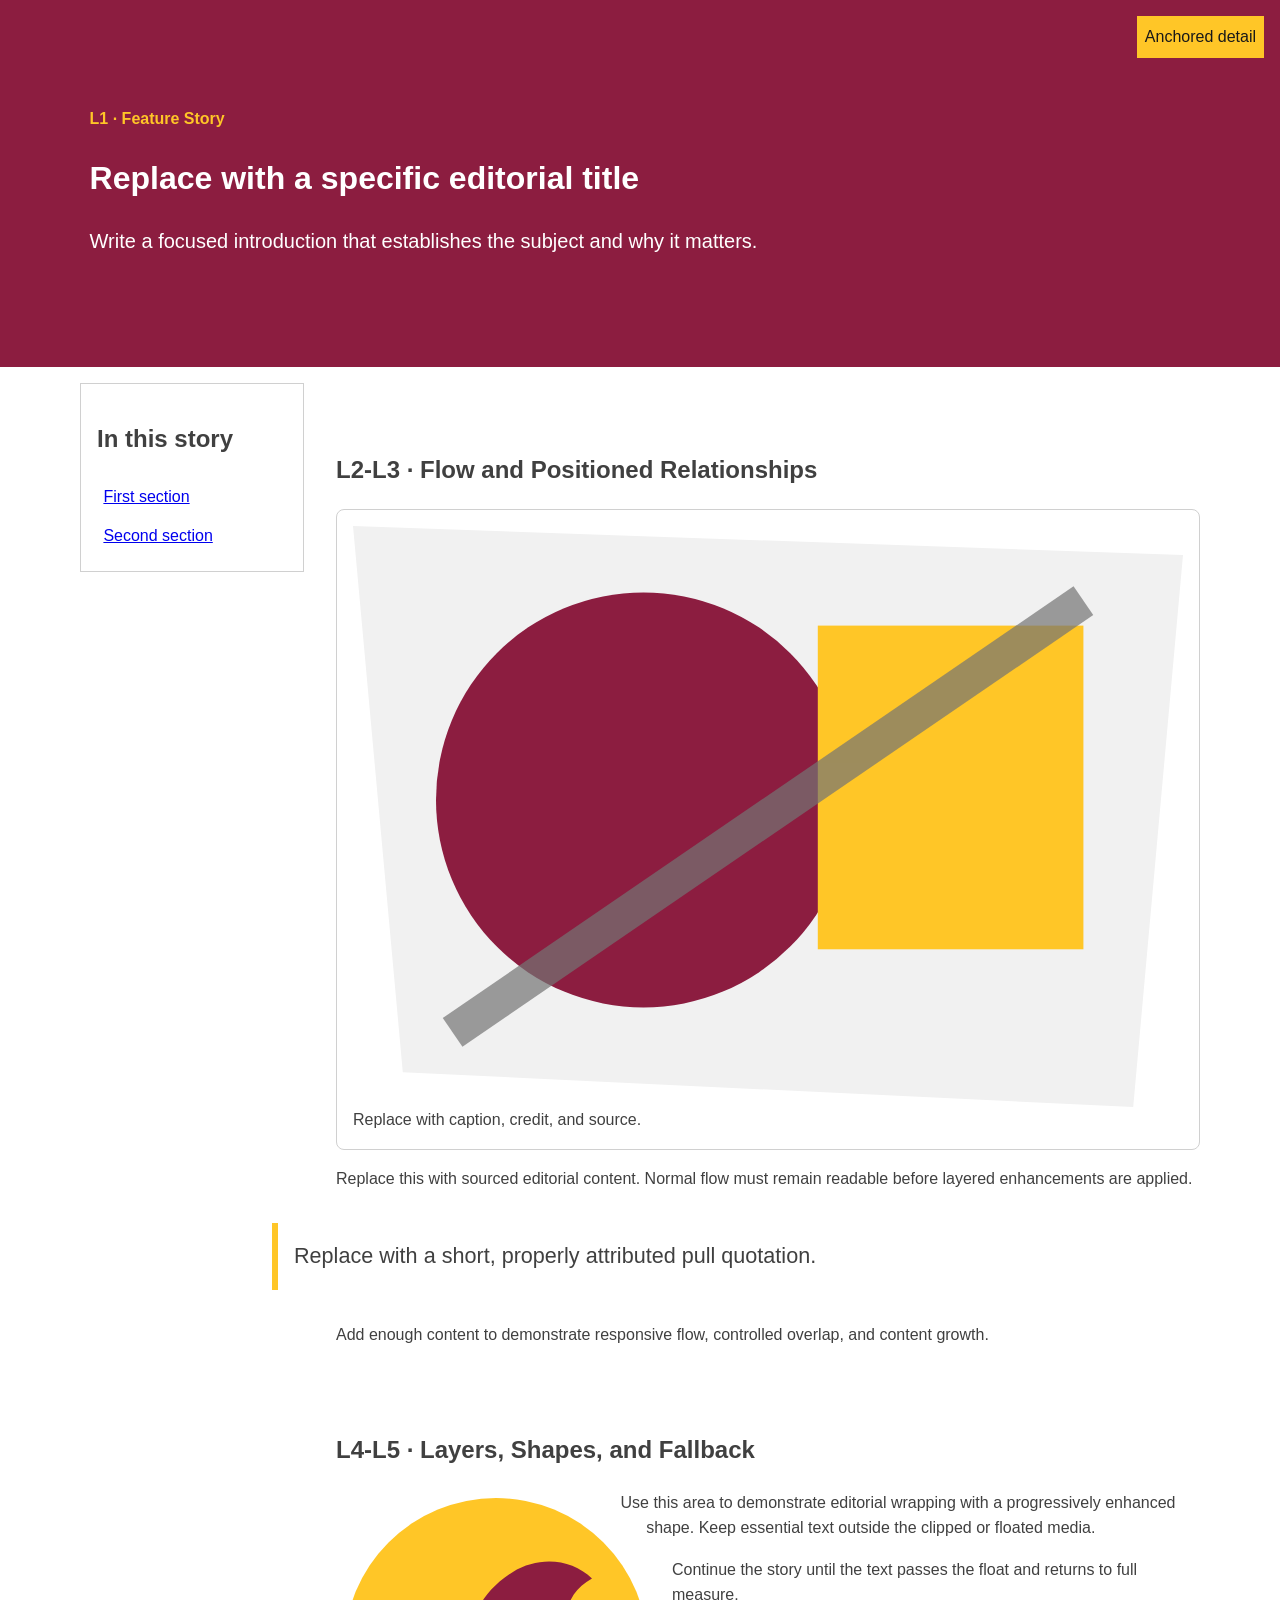
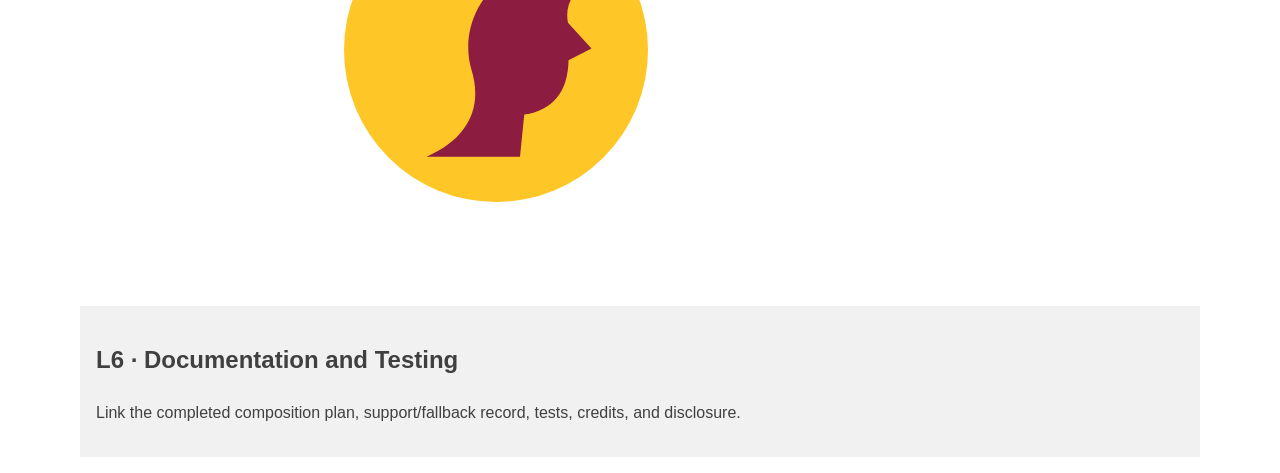
==== index.html @ b0566284 "Initial Commit Transferred files from the starter to this new repo." ====
<!doctype html>
<html lang="en">
    <head>
        <meta charset="utf-8">
        <meta name="viewport" content="width=device-width,initial-scale=1">
        <title>Layered Feature Story</title>
        <link rel="stylesheet" href="styles.css">
    </head>
    <body>
        <header class="feature-header">
            <p class="eyebrow">L1 · Feature Story</p>
            <h1>Replace with a specific editorial title</h1>
            <p class="lede">Write a focused introduction that establishes the subject and why it matters.</p>
            <span class="issue-badge">Anchored detail</span>
        </header>
        <main>
            <aside class="story-guide">
                <h2>In this story</h2>
                <a href="#section-one">First section</a>
                <a href="#section-two">Second section</a>
            </aside>
            <article>
                <section id="section-one">
                    <h2>L2-L3 · Flow and Positioned Relationships</h2>
                    <figure class="feature-figure">
                        <img src="feature.svg" alt="Replace with a contextual alternative" width="1000" height="700">
                        <figcaption>Replace with caption, credit, and source.</figcaption>
                    </figure>
                    <p>Replace this with sourced editorial content. Normal flow must remain readable before layered enhancements are applied.</p>
                    <blockquote class="pull-quote">Replace with a short, properly attributed pull quotation.</blockquote>
                    <p>Add enough content to demonstrate responsive flow, controlled overlap, and content growth.</p>
                </section>
                <section id="section-two">
                    <h2>L4-L5 · Layers, Shapes, and Fallback</h2>
                    <img class="shape-portrait" src="portrait.svg" alt="Replace with a contextual alternative" width="600" height="600">
                    <p>Use this area to demonstrate editorial wrapping with a progressively enhanced shape. Keep essential text outside the clipped or floated media.</p>
                    <p>Continue the story until the text passes the float and returns to full measure.</p>
                </section>
            </article>
            <section class="documentation">
                <h2>L6 · Documentation and Testing</h2>
                <p>Link the completed composition plan, support/fallback record, tests, credits, and disclosure.</p>
            </section>
        </main>
    </body>
    </html>
---- styles.css ----
:root{
    --color-text:#404040;
    --color-surface:#fff;
    --color-action:#8c1d40;
    --color-accent:#ffc627;
    --color-border:#d0d0d0;
    --color-muted:#5c6670;
    --space-3:1rem;
    --radius:.5rem;
    --measure:68ch;
    --layer-base:0;
    --layer-raised:10;
    --layer-sticky:20;
    --layer-overlay:30;
}
*,*::before,*::after{
    box-sizing:border-box;
}
html{
    scroll-behavior:smooth;
}
body{
    margin:0;
    color:var(--color-text);
    background:var(--color-surface);
    font-family:Arial,sans-serif;
    line-height:1.6;
}
.feature-header{
    position:relative;
    padding:clamp(2rem,7vw,6rem);
    background:var(--color-action);
    color:#fff;
}
.eyebrow{
    color:var(--color-accent);
    font-weight:700;
}
.lede{
    max-width:var(--measure);
    font-size:1.25rem;
}
.issue-badge{
    position:absolute;
    inset-block-start:1rem;
    inset-inline-end:1rem;
    padding:.5rem;
    background:var(--color-accent);
    color:#191919;
}
main{
    display:grid;
    gap:2rem;
    max-width:72rem;
    margin:auto;
    padding:var(--space-3);
}
article{
    min-width:0;
}
article section{
    display:flow-root;
    margin-block:3rem;
    scroll-margin-block-start:6rem;
}
.story-guide{
    align-self:start;
    padding:1rem;
    border:1px solid var(--color-border);
}
.story-guide a{
    display:block;
    padding:.4rem;
}
.feature-figure{
    position:relative;
    margin:0;
    padding:1rem;
    border:1px solid var(--color-border);
    border-radius:var(--radius);
}
img{
    display:block;
    max-width:100%;
    height:auto;
}
.pull-quote{
    margin:2rem 0;
    padding:1rem;
    border-inline-start:.4rem solid var(--color-accent);
    font-size:1.35rem;
}
.shape-portrait{
    width:min(45%,20rem);
    margin:0 1rem 1rem 0;
    border-radius:50%;
}
.documentation{
    grid-column:1/-1;
    padding:1rem;
    background:#f1f1f1;
}
@media (min-width:52rem){
    main{
        grid-template-columns:14rem 1fr;
    }
    .story-guide{
        position:sticky;
        inset-block-start:1rem;
        z-index:var(--layer-sticky);
    }
    .pull-quote{
        position:relative;
        z-index:var(--layer-raised);
        margin-inline-start:-4rem;
        background:var(--color-surface);;
    }
    @supports (shape-outside:circle(50%)){
        .shape-portrait{
            float:inline-start;
            shape-outside:circle(50%);
            shape-margin:1rem;}
        }
    }
    @supports (clip-path:polygon(0 0)){
        .feature-figure img{
            clip-path:polygon(0 0,100% 5%,94% 100%,6% 94%);}
        }
        :focus-visible{
            outline:.2rem solid var(--color-accent);
            outline-offset:.2rem;
        }
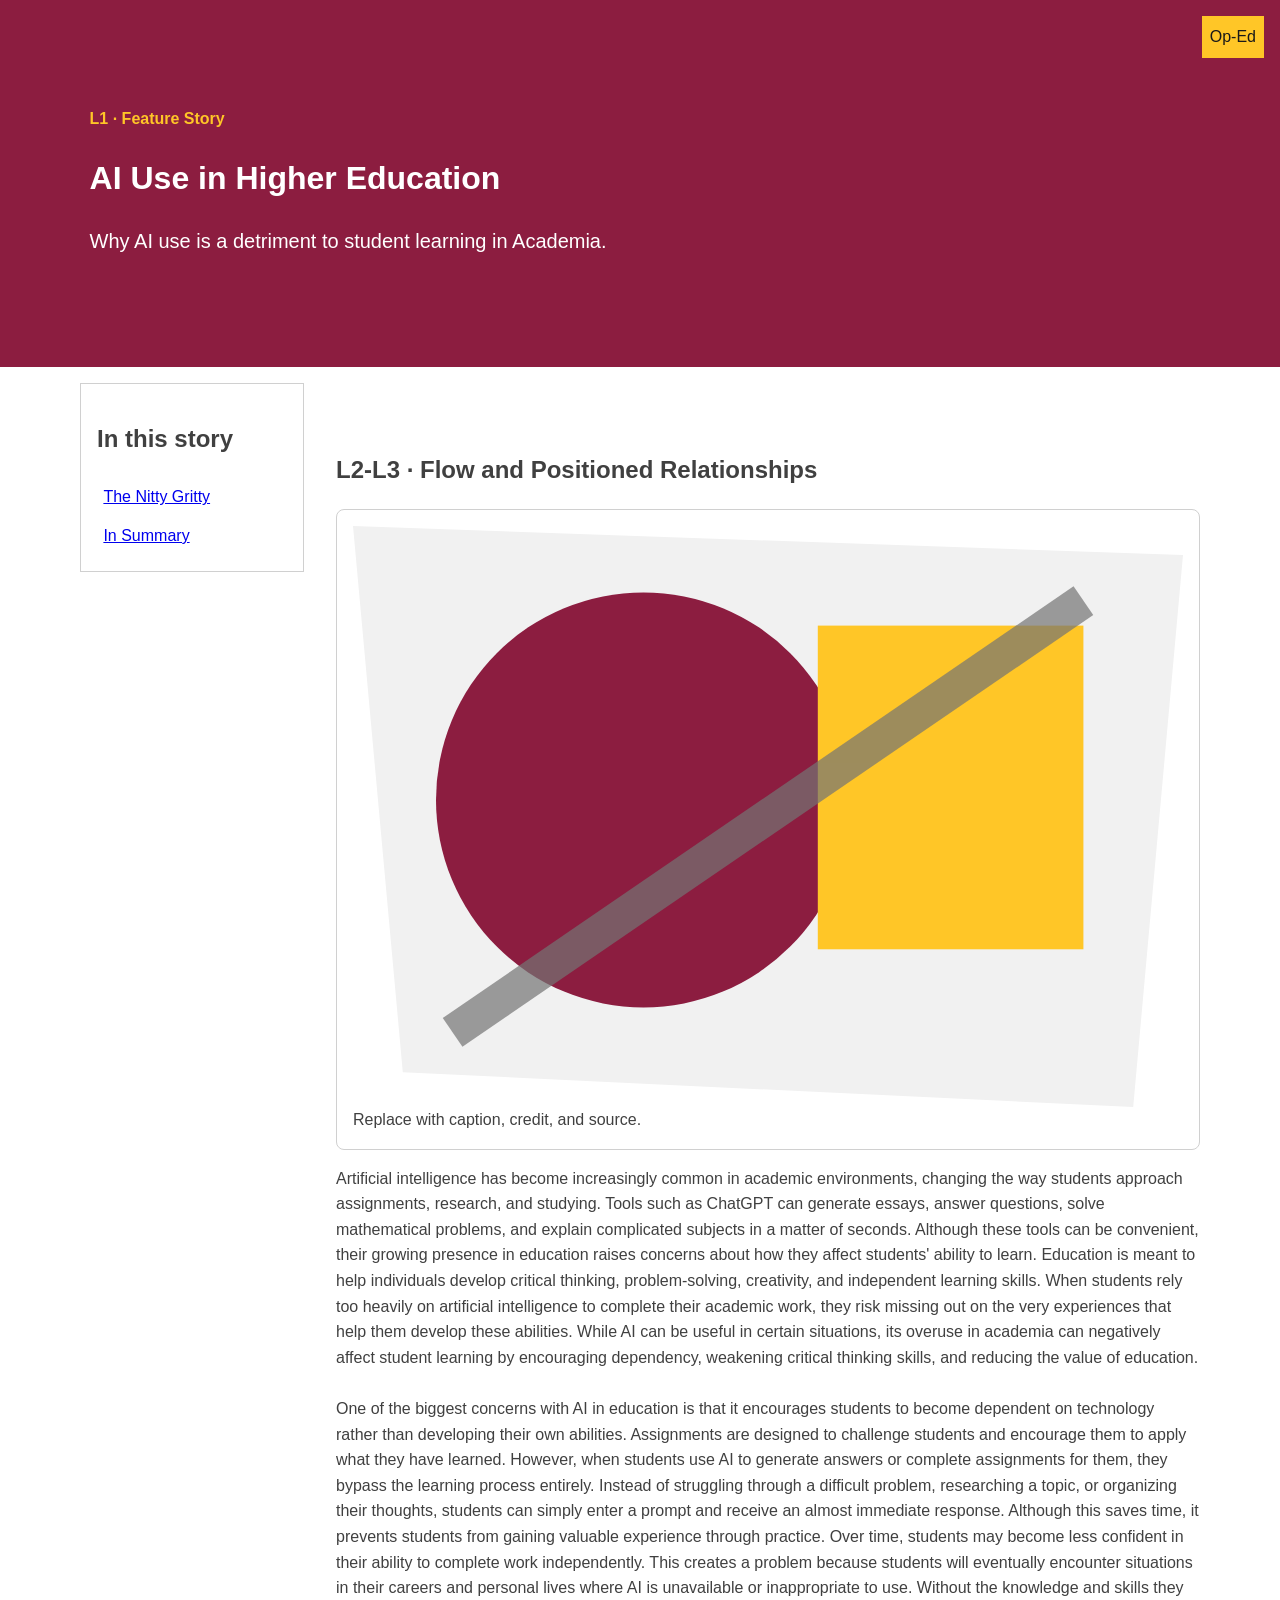
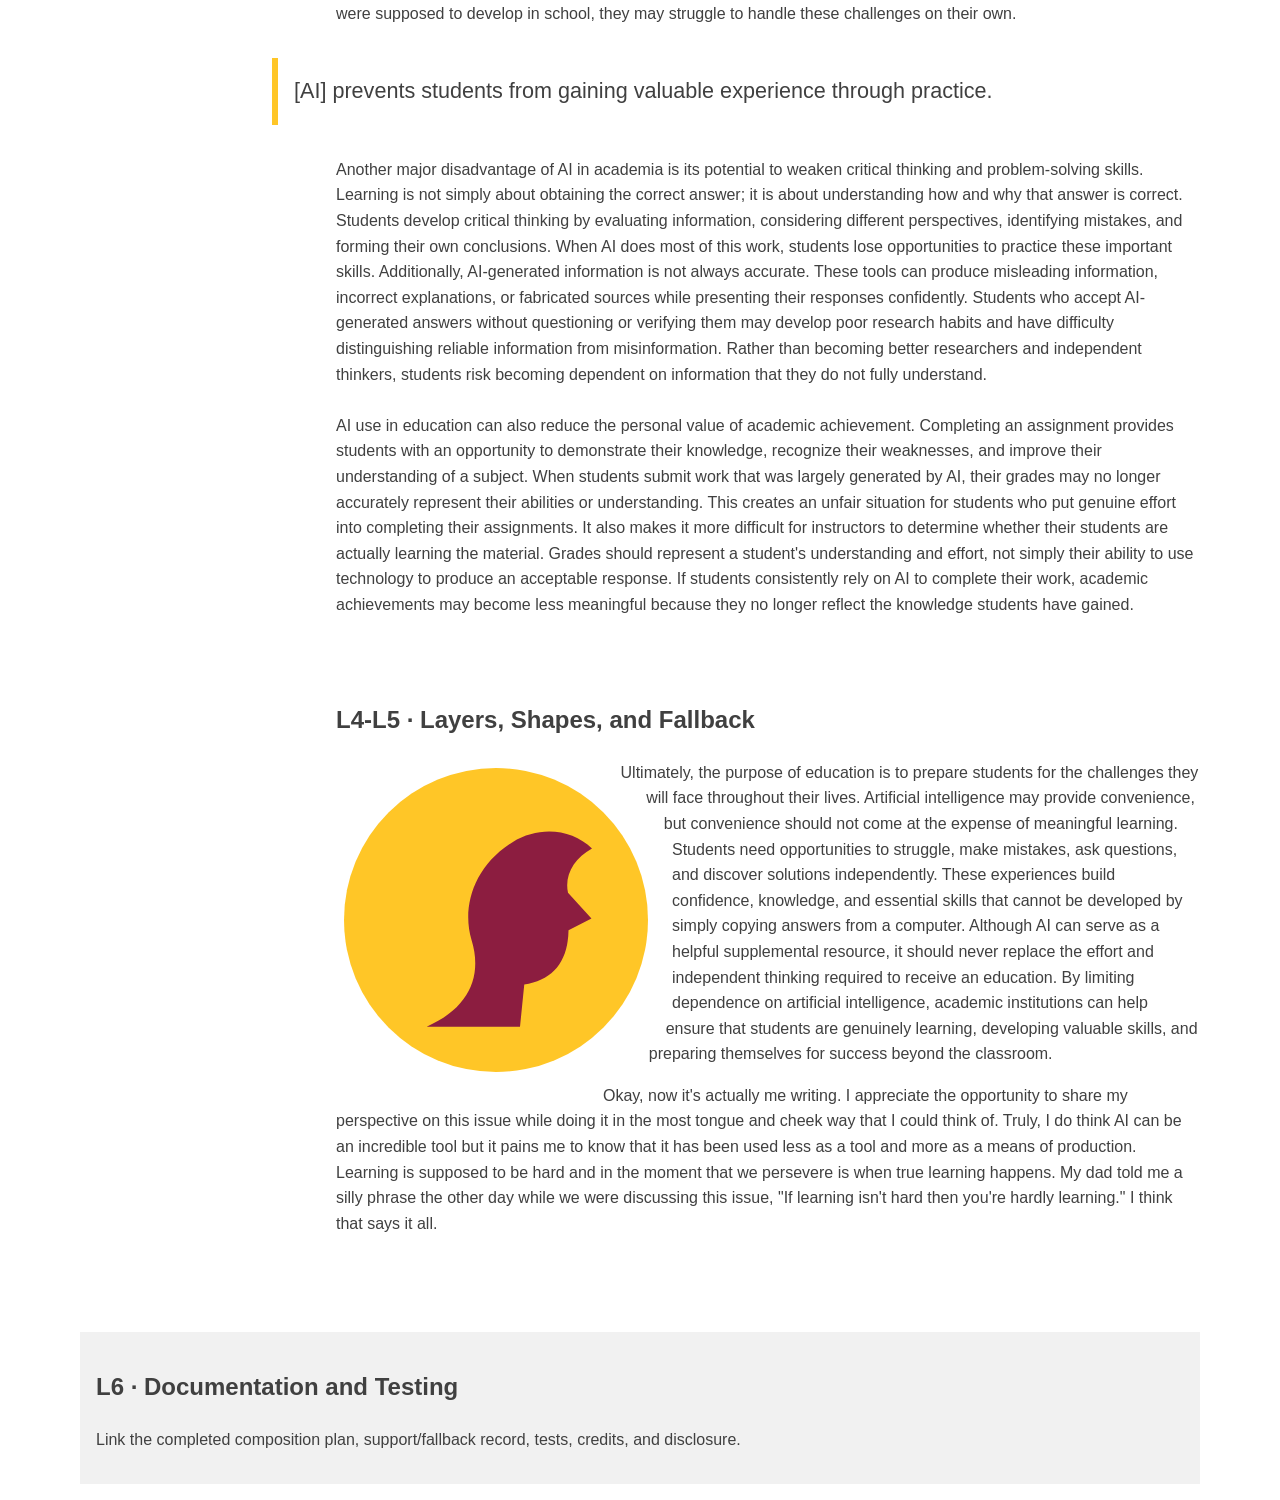
==== commit ac4124db: "Replaced placeholder text All placeholder text has been replaced. ReadMe updated to show my progress" ====
--- a/index.html
+++ b/index.html
@@ -9,15 +9,15 @@
     <body>
         <header class="feature-header">
             <p class="eyebrow">L1 · Feature Story</p>
-            <h1>Replace with a specific editorial title</h1>
-            <p class="lede">Write a focused introduction that establishes the subject and why it matters.</p>
-            <span class="issue-badge">Anchored detail</span>
+            <h1>AI Use in Higher Education</h1>
+            <p class="lede">Why AI use is a detriment to student learning in Academia.</p>
+            <span class="issue-badge">Op-Ed</span>
         </header>
         <main>
             <aside class="story-guide">
                 <h2>In this story</h2>
-                <a href="#section-one">First section</a>
-                <a href="#section-two">Second section</a>
+                <a href="#section-one">The Nitty Gritty</a>
+                <a href="#section-two">In Summary</a>
             </aside>
             <article>
                 <section id="section-one">
@@ -26,15 +26,17 @@
                         <img src="feature.svg" alt="Replace with a contextual alternative" width="1000" height="700">
                         <figcaption>Replace with caption, credit, and source.</figcaption>
                     </figure>
-                    <p>Replace this with sourced editorial content. Normal flow must remain readable before layered enhancements are applied.</p>
-                    <blockquote class="pull-quote">Replace with a short, properly attributed pull quotation.</blockquote>
-                    <p>Add enough content to demonstrate responsive flow, controlled overlap, and content growth.</p>
+                    <p>Artificial intelligence has become increasingly common in academic environments, changing the way students approach assignments, research, and studying. Tools such as ChatGPT can generate essays, answer questions, solve mathematical problems, and explain complicated subjects in a matter of seconds. Although these tools can be convenient, their growing presence in education raises concerns about how they affect students' ability to learn. Education is meant to help individuals develop critical thinking, problem-solving, creativity, and independent learning skills. When students rely too heavily on artificial intelligence to complete their academic work, they risk missing out on the very experiences that help them develop these abilities. While AI can be useful in certain situations, its overuse in academia can negatively affect student learning by encouraging dependency, weakening critical thinking skills, and reducing the value of education. 
+                        <br><br>One of the biggest concerns with AI in education is that it encourages students to become dependent on technology rather than developing their own abilities. Assignments are designed to challenge students and encourage them to apply what they have learned. However, when students use AI to generate answers or complete assignments for them, they bypass the learning process entirely. Instead of struggling through a difficult problem, researching a topic, or organizing their thoughts, students can simply enter a prompt and receive an almost immediate response. Although this saves time, it prevents students from gaining valuable experience through practice. Over time, students may become less confident in their ability to complete work independently. This creates a problem because students will eventually encounter situations in their careers and personal lives where AI is unavailable or inappropriate to use. Without the knowledge and skills they were supposed to develop in school, they may struggle to handle these challenges on their own.</p>
+                    <blockquote class="pull-quote">[AI] prevents students from gaining valuable experience through practice. </blockquote>
+                    <p>Another major disadvantage of AI in academia is its potential to weaken critical thinking and problem-solving skills. Learning is not simply about obtaining the correct answer; it is about understanding how and why that answer is correct. Students develop critical thinking by evaluating information, considering different perspectives, identifying mistakes, and forming their own conclusions. When AI does most of this work, students lose opportunities to practice these important skills. Additionally, AI-generated information is not always accurate. These tools can produce misleading information, incorrect explanations, or fabricated sources while presenting their responses confidently. Students who accept AI-generated answers without questioning or verifying them may develop poor research habits and have difficulty distinguishing reliable information from misinformation. Rather than becoming better researchers and independent thinkers, students risk becoming dependent on information that they do not fully understand.
+                        <br><br>AI use in education can also reduce the personal value of academic achievement. Completing an assignment provides students with an opportunity to demonstrate their knowledge, recognize their weaknesses, and improve their understanding of a subject. When students submit work that was largely generated by AI, their grades may no longer accurately represent their abilities or understanding. This creates an unfair situation for students who put genuine effort into completing their assignments. It also makes it more difficult for instructors to determine whether their students are actually learning the material. Grades should represent a student's understanding and effort, not simply their ability to use technology to produce an acceptable response. If students consistently rely on AI to complete their work, academic achievements may become less meaningful because they no longer reflect the knowledge students have gained.</p>
                 </section>
                 <section id="section-two">
                     <h2>L4-L5 · Layers, Shapes, and Fallback</h2>
                     <img class="shape-portrait" src="portrait.svg" alt="Replace with a contextual alternative" width="600" height="600">
-                    <p>Use this area to demonstrate editorial wrapping with a progressively enhanced shape. Keep essential text outside the clipped or floated media.</p>
-                    <p>Continue the story until the text passes the float and returns to full measure.</p>
+                    <p>Ultimately, the purpose of education is to prepare students for the challenges they will face throughout their lives. Artificial intelligence may provide convenience, but convenience should not come at the expense of meaningful learning. Students need opportunities to struggle, make mistakes, ask questions, and discover solutions independently. These experiences build confidence, knowledge, and essential skills that cannot be developed by simply copying answers from a computer. Although AI can serve as a helpful supplemental resource, it should never replace the effort and independent thinking required to receive an education. By limiting dependence on artificial intelligence, academic institutions can help ensure that students are genuinely learning, developing valuable skills, and preparing themselves for success beyond the classroom.</p>
+                    <p>Okay, now it's actually me writing. I appreciate the opportunity to share my perspective on this issue while doing it in the most tongue and cheek way that I could think of. Truly, I do think AI can be an incredible tool but it pains me to know that it has been used less as a tool and more as a means of production. Learning is supposed to be hard and in the moment that we persevere is when true learning happens. My dad told me a silly phrase the other day while we were discussing this issue, "If learning isn't hard then you're hardly learning." I think that says it all.</p>
                 </section>
             </article>
             <section class="documentation">
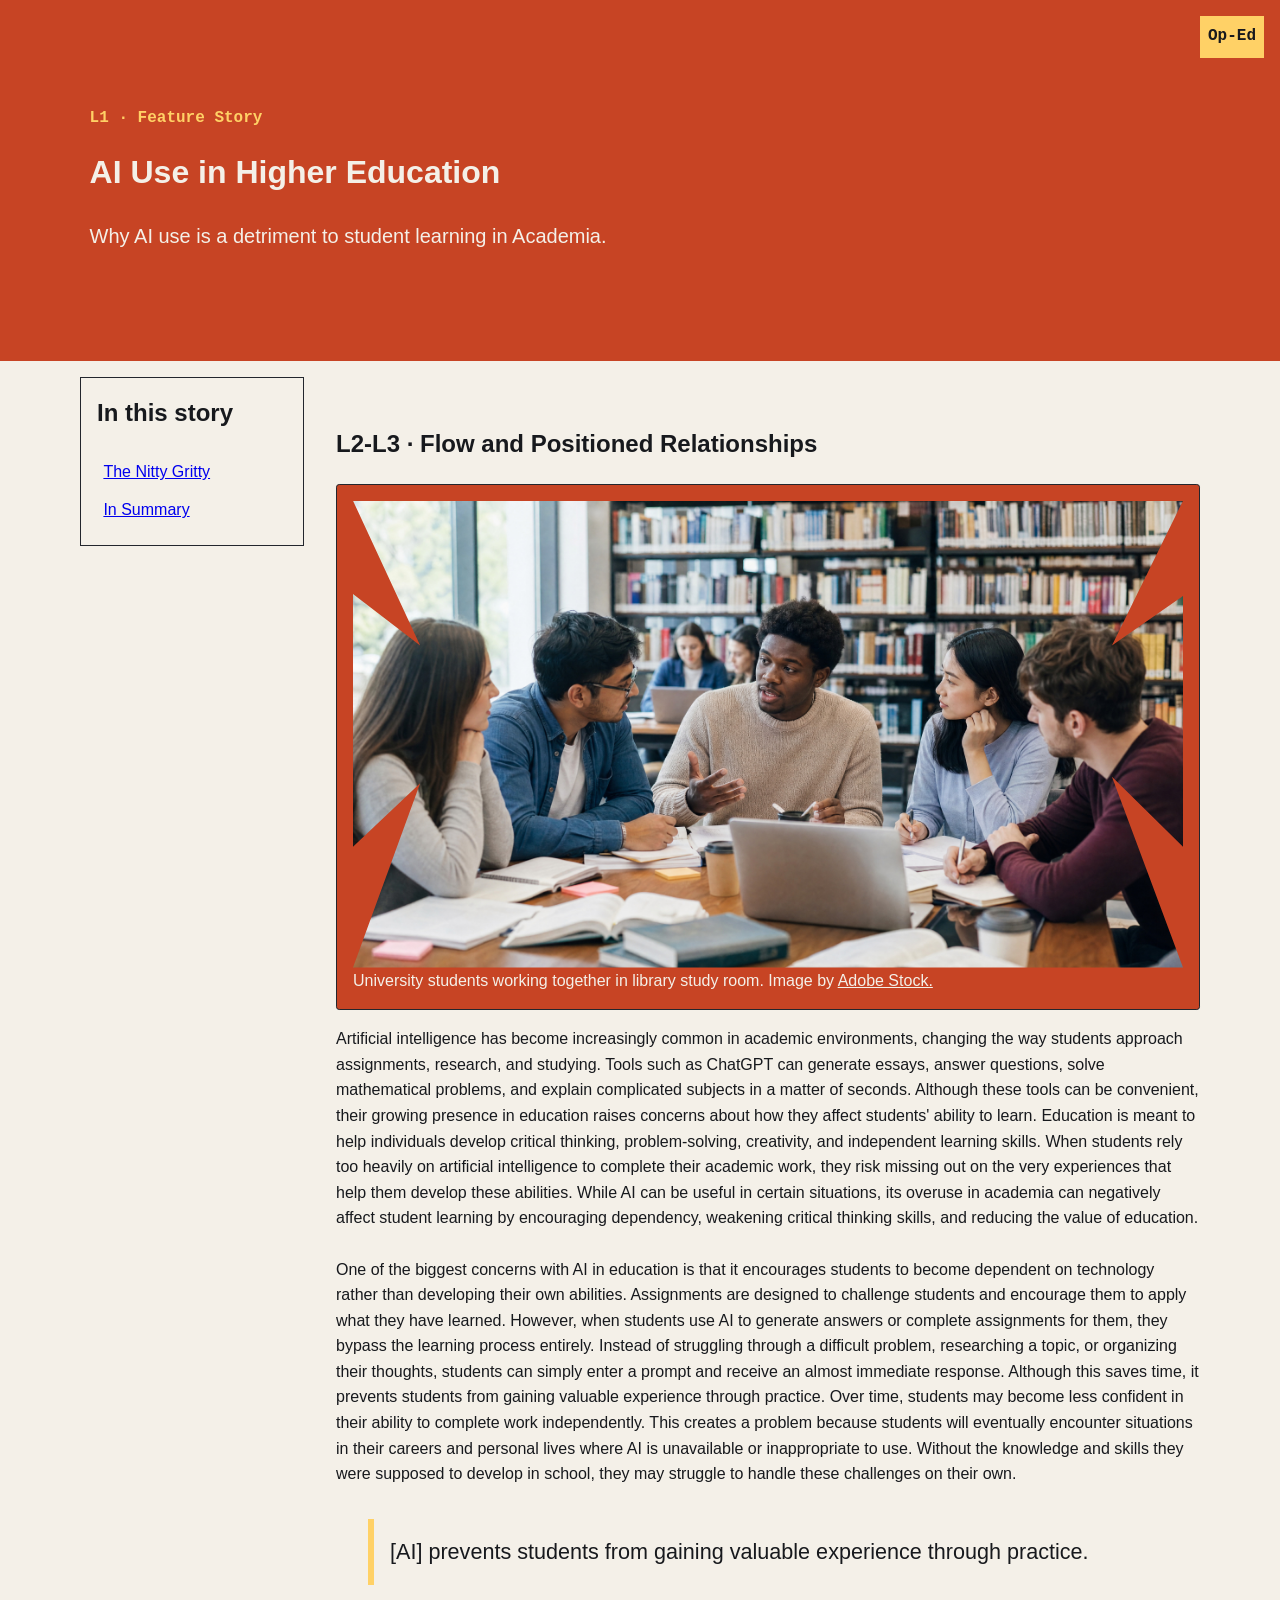
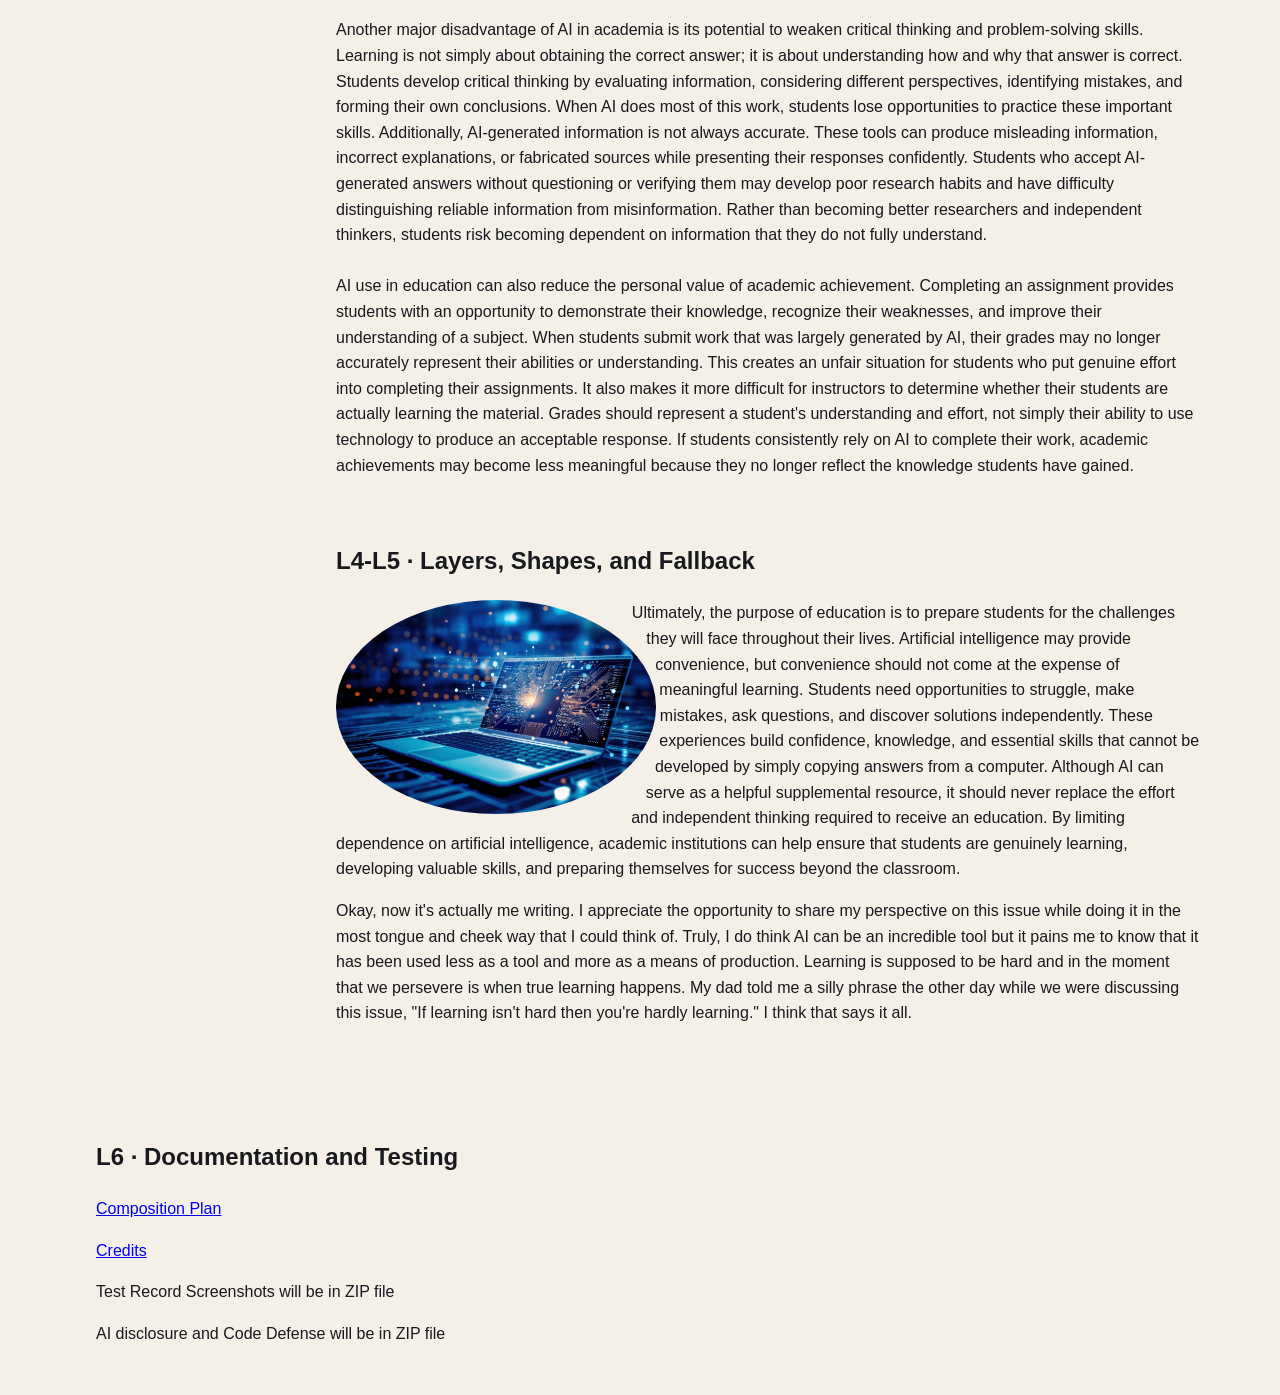
==== commit 52ce1b16: "Edited CSS stylings, added credits page, completed composition plan Edited various CSS stylings by w" ====
--- a/index.html
+++ b/index.html
@@ -23,8 +23,8 @@
                 <section id="section-one">
                     <h2>L2-L3 · Flow and Positioned Relationships</h2>
                     <figure class="feature-figure">
-                        <img src="feature.svg" alt="Replace with a contextual alternative" width="1000" height="700">
-                        <figcaption>Replace with caption, credit, and source.</figcaption>
+                        <img src="students-study.jpeg" alt="Diverse university students discussing group project together in modern library study space" width="1000" height="700">
+                        <figcaption>University students working together in library study room. Image by <a href="https://stock.adobe.com/search/images?k=students+learning&search_type=usertyped&asset_id=2058647852">Adobe Stock.</a></figcaption>
                     </figure>
                     <p>Artificial intelligence has become increasingly common in academic environments, changing the way students approach assignments, research, and studying. Tools such as ChatGPT can generate essays, answer questions, solve mathematical problems, and explain complicated subjects in a matter of seconds. Although these tools can be convenient, their growing presence in education raises concerns about how they affect students' ability to learn. Education is meant to help individuals develop critical thinking, problem-solving, creativity, and independent learning skills. When students rely too heavily on artificial intelligence to complete their academic work, they risk missing out on the very experiences that help them develop these abilities. While AI can be useful in certain situations, its overuse in academia can negatively affect student learning by encouraging dependency, weakening critical thinking skills, and reducing the value of education. 
                         <br><br>One of the biggest concerns with AI in education is that it encourages students to become dependent on technology rather than developing their own abilities. Assignments are designed to challenge students and encourage them to apply what they have learned. However, when students use AI to generate answers or complete assignments for them, they bypass the learning process entirely. Instead of struggling through a difficult problem, researching a topic, or organizing their thoughts, students can simply enter a prompt and receive an almost immediate response. Although this saves time, it prevents students from gaining valuable experience through practice. Over time, students may become less confident in their ability to complete work independently. This creates a problem because students will eventually encounter situations in their careers and personal lives where AI is unavailable or inappropriate to use. Without the knowledge and skills they were supposed to develop in school, they may struggle to handle these challenges on their own.</p>
@@ -34,14 +34,17 @@
                 </section>
                 <section id="section-two">
                     <h2>L4-L5 · Layers, Shapes, and Fallback</h2>
-                    <img class="shape-portrait" src="portrait.svg" alt="Replace with a contextual alternative" width="600" height="600">
+                    <img class="shape-portrait" src="laptop.jpeg" alt="Replace with a contextual alternative" width="600" height="600">
                     <p>Ultimately, the purpose of education is to prepare students for the challenges they will face throughout their lives. Artificial intelligence may provide convenience, but convenience should not come at the expense of meaningful learning. Students need opportunities to struggle, make mistakes, ask questions, and discover solutions independently. These experiences build confidence, knowledge, and essential skills that cannot be developed by simply copying answers from a computer. Although AI can serve as a helpful supplemental resource, it should never replace the effort and independent thinking required to receive an education. By limiting dependence on artificial intelligence, academic institutions can help ensure that students are genuinely learning, developing valuable skills, and preparing themselves for success beyond the classroom.</p>
                     <p>Okay, now it's actually me writing. I appreciate the opportunity to share my perspective on this issue while doing it in the most tongue and cheek way that I could think of. Truly, I do think AI can be an incredible tool but it pains me to know that it has been used less as a tool and more as a means of production. Learning is supposed to be hard and in the moment that we persevere is when true learning happens. My dad told me a silly phrase the other day while we were discussing this issue, "If learning isn't hard then you're hardly learning." I think that says it all.</p>
                 </section>
             </article>
             <section class="documentation">
                 <h2>L6 · Documentation and Testing</h2>
-                <p>Link the completed composition plan, support/fallback record, tests, credits, and disclosure.</p>
+                <p><a href="composition-plan.html">Composition Plan</a></p>
+                <p><a href="Credits.html">Credits</a></p>
+                <p>Test Record Screenshots will be in ZIP file</p>
+                <p>AI disclosure and Code Defense will be in ZIP file</p>
             </section>
         </main>
     </body>
--- a/styles.css
+++ b/styles.css
@@ -1,10 +1,38 @@
 :root{
+    /* My Design Tokens */
+	/* Raw Color Tokens */
+	--color-dark-gray: #17191d;
+	--color-med-gray: #23262d;
+	--color-off-white: #f4f0e8;
+	--color-orange: #ff6538;
+	--color-dark-orange: #c74424;
+	--color-sage: #a6b0a0;
+	--color-violet: #9b5de5;
+	--color-yellow: #ffd166;
+
+    /* Semantic Color Tokens */
+    --color-text:var(--color-dark-gray);
+    --color-surface:var(--color-off-white);
+    --color-action:var(--color-dark-orange);
+    --color-accent:var(--color-yellow);
+    --color-border:var(--color-med-gray);
+    --color-muted:var(--color-sage);
+
+    /* Type Tokens */
+	--font-display: Tahoma, Arial, sans-serif;
+	--font-body: Helvetica, Arial, sans-serif;
+	--font-tag: "Courier New", monospace;
+
+    /* Provided Design Tokens */
+    /*
     --color-text:#404040;
     --color-surface:#fff;
     --color-action:#8c1d40;
     --color-accent:#ffc627;
     --color-border:#d0d0d0;
     --color-muted:#5c6670;
+    */
+
     --space-3:1rem;
     --radius:.5rem;
     --measure:68ch;
@@ -23,18 +51,19 @@
     margin:0;
     color:var(--color-text);
     background:var(--color-surface);
-    font-family:Arial,sans-serif;
+    font-family:var(--font-body);
     line-height:1.6;
 }
 .feature-header{
     position:relative;
     padding:clamp(2rem,7vw,6rem);
     background:var(--color-action);
-    color:#fff;
+    color:var(--color-off-white);
 }
 .eyebrow{
     color:var(--color-accent);
     font-weight:700;
+    font-family:var(--font-tag);
 }
 .lede{
     max-width:var(--measure);
@@ -46,7 +75,16 @@
     inset-inline-end:1rem;
     padding:.5rem;
     background:var(--color-accent);
-    color:#191919;
+    color:var(--color-dark-gray);
+    font-family:var(--font-tag);
+    font-weight:700;
+}
+/*#section-one h2, #section-two h2{
+    scroll-margin-block-start:6rem;
+}*/
+h1, h2 {
+    margin-block-start:0;
+    font-family:var(--font-display);
 }
 main{
     display:grid;
@@ -61,12 +99,16 @@
 article section{
     display:flow-root;
     margin-block:3rem;
-    scroll-margin-block-start:6rem;
+    scroll-margin-block-start:11rem;
 }
 .story-guide{
     align-self:start;
     padding:1rem;
     border:1px solid var(--color-border);
+    position:sticky;
+    z-index:var(--layer-sticky);
+    inset-block-start:0;
+    background:var(--color-surface);
 }
 .story-guide a{
     display:block;
@@ -77,7 +119,13 @@
     margin:0;
     padding:1rem;
     border:1px solid var(--color-border);
-    border-radius:var(--radius);
+    border-radius:.2rem;
+    width: 100%;
+    background:var(--color-action);
+    color:var(--color-off-white);
+}
+.feature-figure a{
+    color:var(--color-off-white);
 }
 img{
     display:block;
@@ -98,7 +146,7 @@
 .documentation{
     grid-column:1/-1;
     padding:1rem;
-    background:#f1f1f1;
+    background:var(--color-off-white);
 }
 @media (min-width:52rem){
     main{
@@ -112,19 +160,21 @@
     .pull-quote{
         position:relative;
         z-index:var(--layer-raised);
-        margin-inline-start:-4rem;
+        margin-inline-start:2rem;
         background:var(--color-surface);;
     }
     @supports (shape-outside:circle(50%)){
         .shape-portrait{
             float:inline-start;
             shape-outside:circle(50%);
-            shape-margin:1rem;}
+            shape-margin:.75rem;}
         }
     }
     @supports (clip-path:polygon(0 0)){
         .feature-figure img{
-            clip-path:polygon(0 0,100% 5%,94% 100%,6% 94%);}
+            /*clip-path:polygon(0 0,100% 5%,94% 100%,6% 94%);*/
+            clip-path: polygon(100% 100%, 91.44% 59.11%, 100% 74.14%, 100% 20.43%, 91.44% 31.03%, 100% 0%, 0% 0%, 8.09% 31.03%, 0% 20%, 0% 74.14%, 8.09% 60.5%, 0% 100%);
+        }
         }
         :focus-visible{
             outline:.2rem solid var(--color-accent);
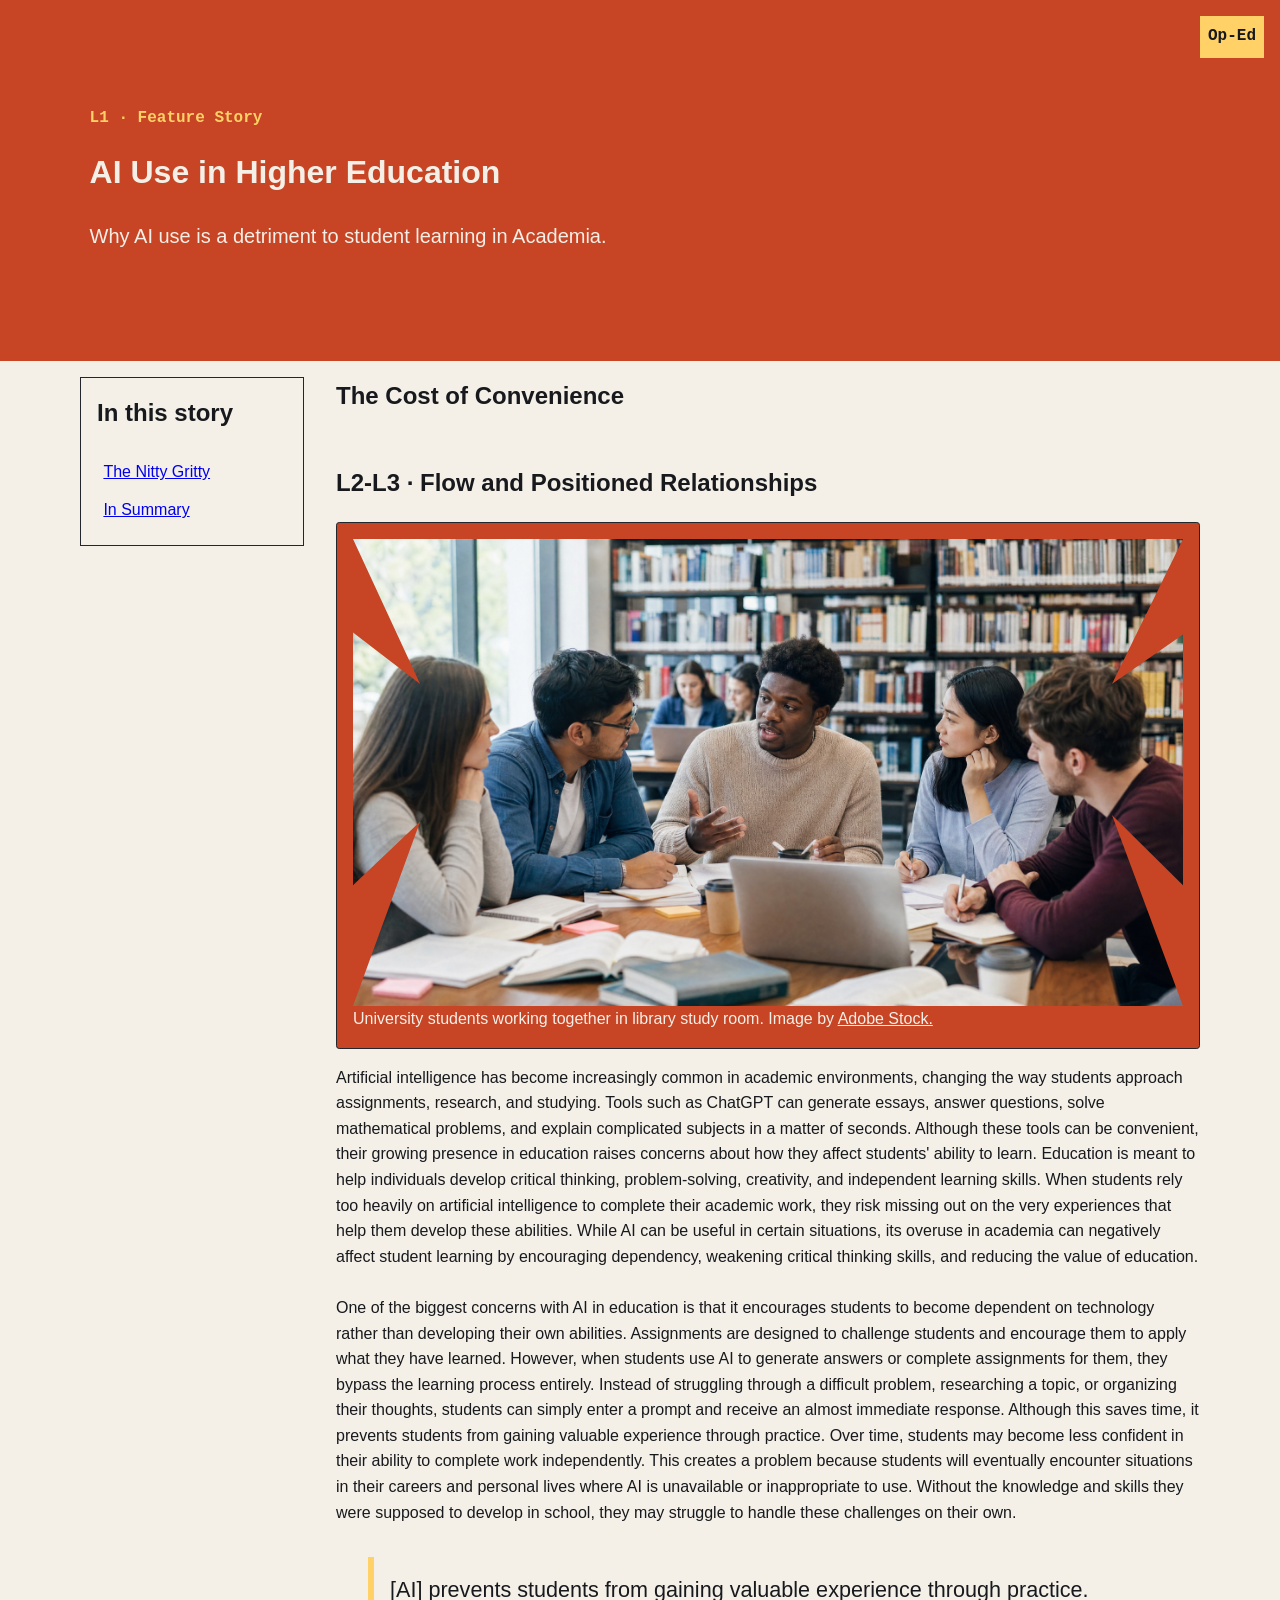
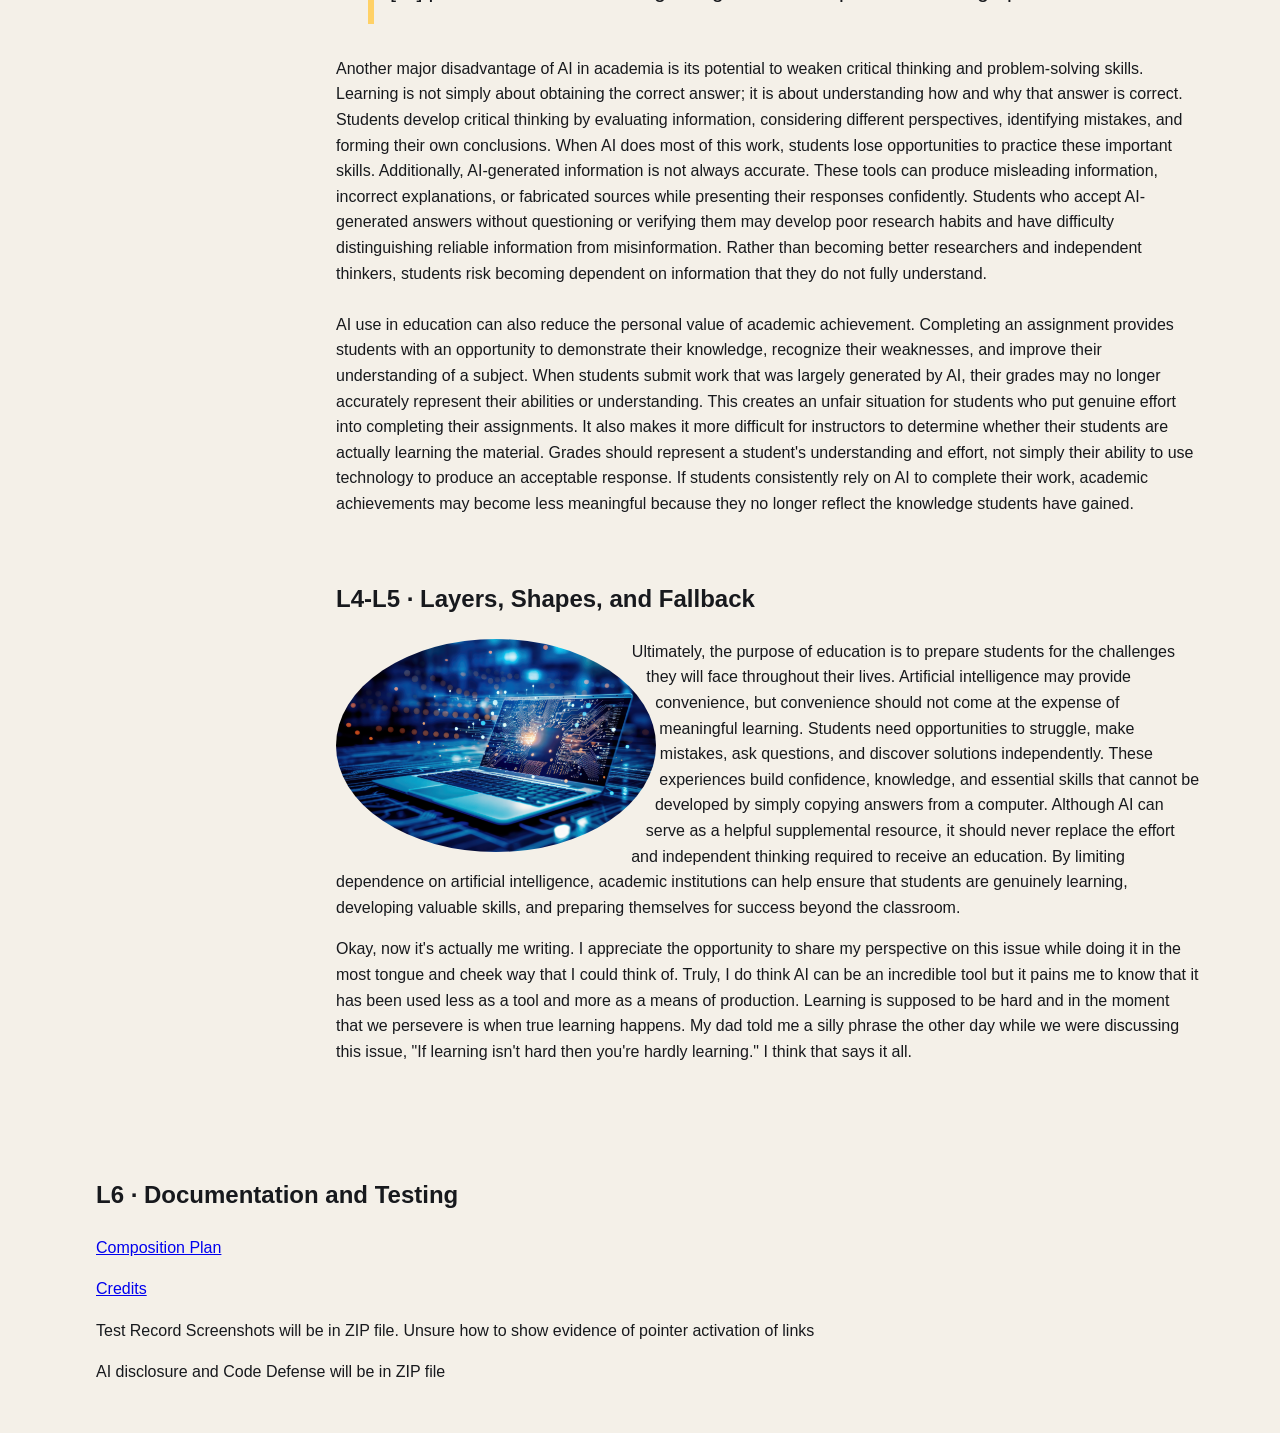
==== commit 6c93b204: "Final Tests and Cleanup Ran final required tests and cleaned up what was altered. Slight updates to " ====
--- a/index.html
+++ b/index.html
@@ -20,6 +20,7 @@
                 <a href="#section-two">In Summary</a>
             </aside>
             <article>
+                <h2>The Cost of Convenience</h2>
                 <section id="section-one">
                     <h2>L2-L3 · Flow and Positioned Relationships</h2>
                     <figure class="feature-figure">
@@ -34,7 +35,7 @@
                 </section>
                 <section id="section-two">
                     <h2>L4-L5 · Layers, Shapes, and Fallback</h2>
-                    <img class="shape-portrait" src="laptop.jpeg" alt="Replace with a contextual alternative" width="600" height="600">
+                    <img class="shape-portrait" src="laptop.jpeg" alt="Laptop on a circuit-board desk with a circuitry inspired overlay on the screen." width="600" height="600">
                     <p>Ultimately, the purpose of education is to prepare students for the challenges they will face throughout their lives. Artificial intelligence may provide convenience, but convenience should not come at the expense of meaningful learning. Students need opportunities to struggle, make mistakes, ask questions, and discover solutions independently. These experiences build confidence, knowledge, and essential skills that cannot be developed by simply copying answers from a computer. Although AI can serve as a helpful supplemental resource, it should never replace the effort and independent thinking required to receive an education. By limiting dependence on artificial intelligence, academic institutions can help ensure that students are genuinely learning, developing valuable skills, and preparing themselves for success beyond the classroom.</p>
                     <p>Okay, now it's actually me writing. I appreciate the opportunity to share my perspective on this issue while doing it in the most tongue and cheek way that I could think of. Truly, I do think AI can be an incredible tool but it pains me to know that it has been used less as a tool and more as a means of production. Learning is supposed to be hard and in the moment that we persevere is when true learning happens. My dad told me a silly phrase the other day while we were discussing this issue, "If learning isn't hard then you're hardly learning." I think that says it all.</p>
                 </section>
@@ -43,7 +44,7 @@
                 <h2>L6 · Documentation and Testing</h2>
                 <p><a href="composition-plan.html">Composition Plan</a></p>
                 <p><a href="Credits.html">Credits</a></p>
-                <p>Test Record Screenshots will be in ZIP file</p>
+                <p>Test Record Screenshots will be in ZIP file. Unsure how to show evidence of pointer activation of links</p>
                 <p>AI disclosure and Code Defense will be in ZIP file</p>
             </section>
         </main>
--- a/styles.css
+++ b/styles.css
@@ -161,7 +161,7 @@
         position:relative;
         z-index:var(--layer-raised);
         margin-inline-start:2rem;
-        background:var(--color-surface);;
+        background:var(--color-surface);
     }
     @supports (shape-outside:circle(50%)){
         .shape-portrait{
@@ -172,7 +172,6 @@
     }
     @supports (clip-path:polygon(0 0)){
         .feature-figure img{
-            /*clip-path:polygon(0 0,100% 5%,94% 100%,6% 94%);*/
             clip-path: polygon(100% 100%, 91.44% 59.11%, 100% 74.14%, 100% 20.43%, 91.44% 31.03%, 100% 0%, 0% 0%, 8.09% 31.03%, 0% 20%, 0% 74.14%, 8.09% 60.5%, 0% 100%);
         }
         }
